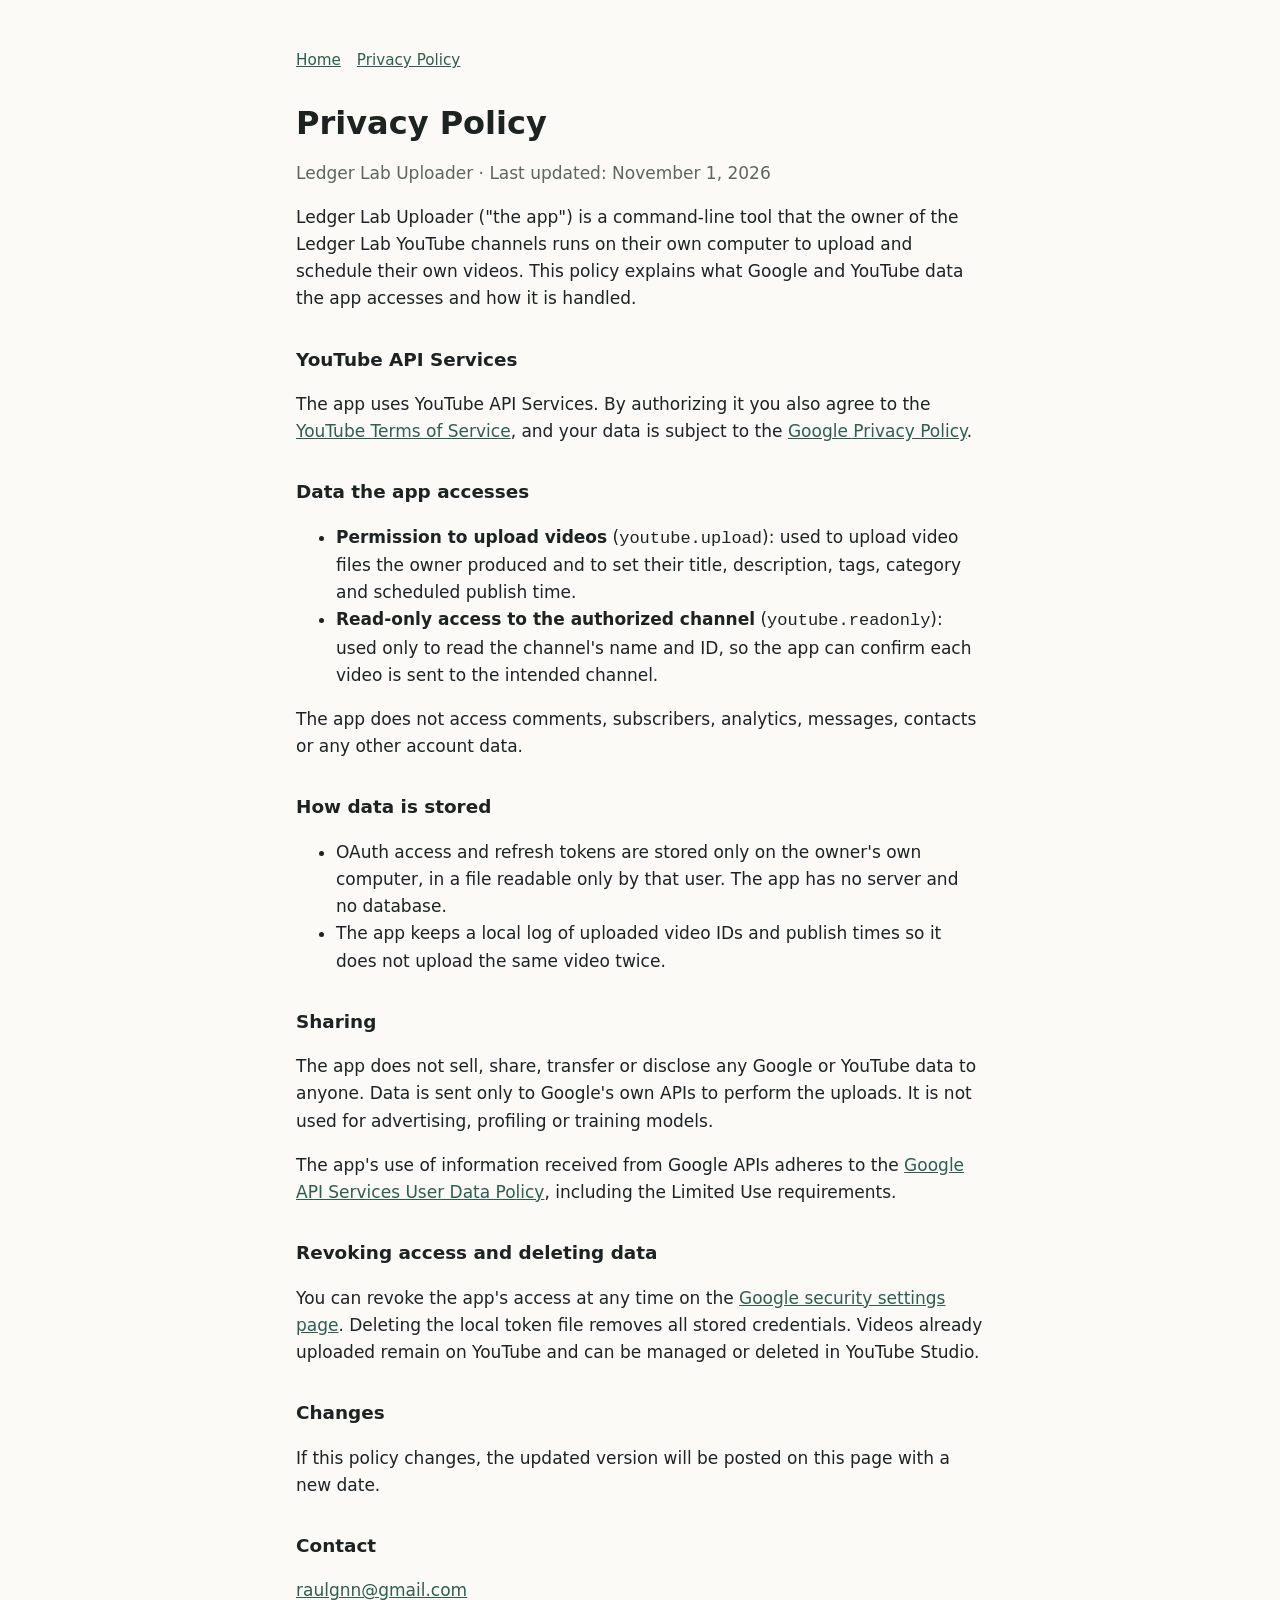
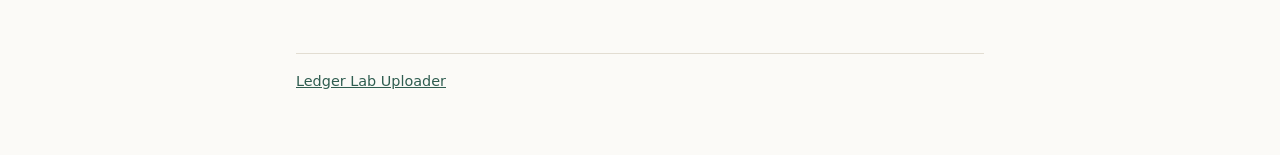
==== privacy.html @ 3185451a "Homepage and privacy policy for Ledger Lab Uploader Claude-Session: https://claude.ai/code/session_0" ====
<!doctype html>
<html lang="en">
<head>
<meta charset="utf-8">
<meta name="viewport" content="width=device-width, initial-scale=1">
<title>Privacy Policy · Ledger Lab Uploader</title>
<link rel="stylesheet" href="style.css">
</head>
<body>
<main>
<nav><a href="./">Home</a><a href="privacy.html">Privacy Policy</a></nav>
<h1>Privacy Policy</h1>
<p class="muted">Ledger Lab Uploader · Last updated: November 1, 2026</p>

<p>Ledger Lab Uploader ("the app") is a command-line tool that the owner of the Ledger Lab YouTube channels
runs on their own computer to upload and schedule their own videos. This policy explains what Google and
YouTube data the app accesses and how it is handled.</p>

<h2>YouTube API Services</h2>
<p>The app uses YouTube API Services. By authorizing it you also agree to the
<a href="https://www.youtube.com/t/terms">YouTube Terms of Service</a>, and your data is subject to the
<a href="https://policies.google.com/privacy">Google Privacy Policy</a>.</p>

<h2>Data the app accesses</h2>
<ul>
<li><strong>Permission to upload videos</strong> (<code>youtube.upload</code>): used to upload video files the owner produced and to set
their title, description, tags, category and scheduled publish time.</li>
<li><strong>Read-only access to the authorized channel</strong> (<code>youtube.readonly</code>): used only to read the channel's name and ID,
so the app can confirm each video is sent to the intended channel.</li>
</ul>
<p>The app does not access comments, subscribers, analytics, messages, contacts or any other account data.</p>

<h2>How data is stored</h2>
<ul>
<li>OAuth access and refresh tokens are stored only on the owner's own computer, in a file readable only by
that user. The app has no server and no database.</li>
<li>The app keeps a local log of uploaded video IDs and publish times so it does not upload the same video twice.</li>
</ul>

<h2>Sharing</h2>
<p>The app does not sell, share, transfer or disclose any Google or YouTube data to anyone. Data is sent only
to Google's own APIs to perform the uploads. It is not used for advertising, profiling or training models.</p>
<p>The app's use of information received from Google APIs adheres to the
<a href="https://developers.google.com/terms/api-services-user-data-policy">Google API Services User Data Policy</a>,
including the Limited Use requirements.</p>

<h2>Revoking access and deleting data</h2>
<p>You can revoke the app's access at any time on the
<a href="https://security.google.com/settings/security/permissions">Google security settings page</a>.
Deleting the local token file removes all stored credentials. Videos already uploaded remain on YouTube and
can be managed or deleted in YouTube Studio.</p>

<h2>Changes</h2>
<p>If this policy changes, the updated version will be posted on this page with a new date.</p>

<h2>Contact</h2>
<p><a href="mailto:raulgnn@gmail.com">raulgnn@gmail.com</a></p>

<footer><a href="./">Ledger Lab Uploader</a></footer>
</main>
</body>
</html>
---- style.css ----
:root{--bg:#fbfaf7;--ink:#1d2320;--muted:#5f665f;--accent:#2f5d50;--rule:#e2ddd2}
@media (prefers-color-scheme:dark){:root{--bg:#121513;--ink:#e9ece7;--muted:#9aa39b;--accent:#7cc3ad;--rule:#2a302c}}
*{box-sizing:border-box}
body{margin:0;background:var(--bg);color:var(--ink);font:17px/1.6 system-ui,-apple-system,"Segoe UI",sans-serif}
main{max-width:720px;margin:0 auto;padding:48px 16px 64px}
h1{font-size:2rem;line-height:1.2;margin:0 0 8px}
h2{font-size:1.15rem;margin:32px 0 8px}
p,li{color:var(--ink)} .muted{color:var(--muted)}
a{color:var(--accent)}
nav{display:flex;gap:16px;margin-bottom:32px;font-size:.95rem}
footer{margin-top:48px;padding-top:16px;border-top:1px solid var(--rule);color:var(--muted);font-size:.9rem}
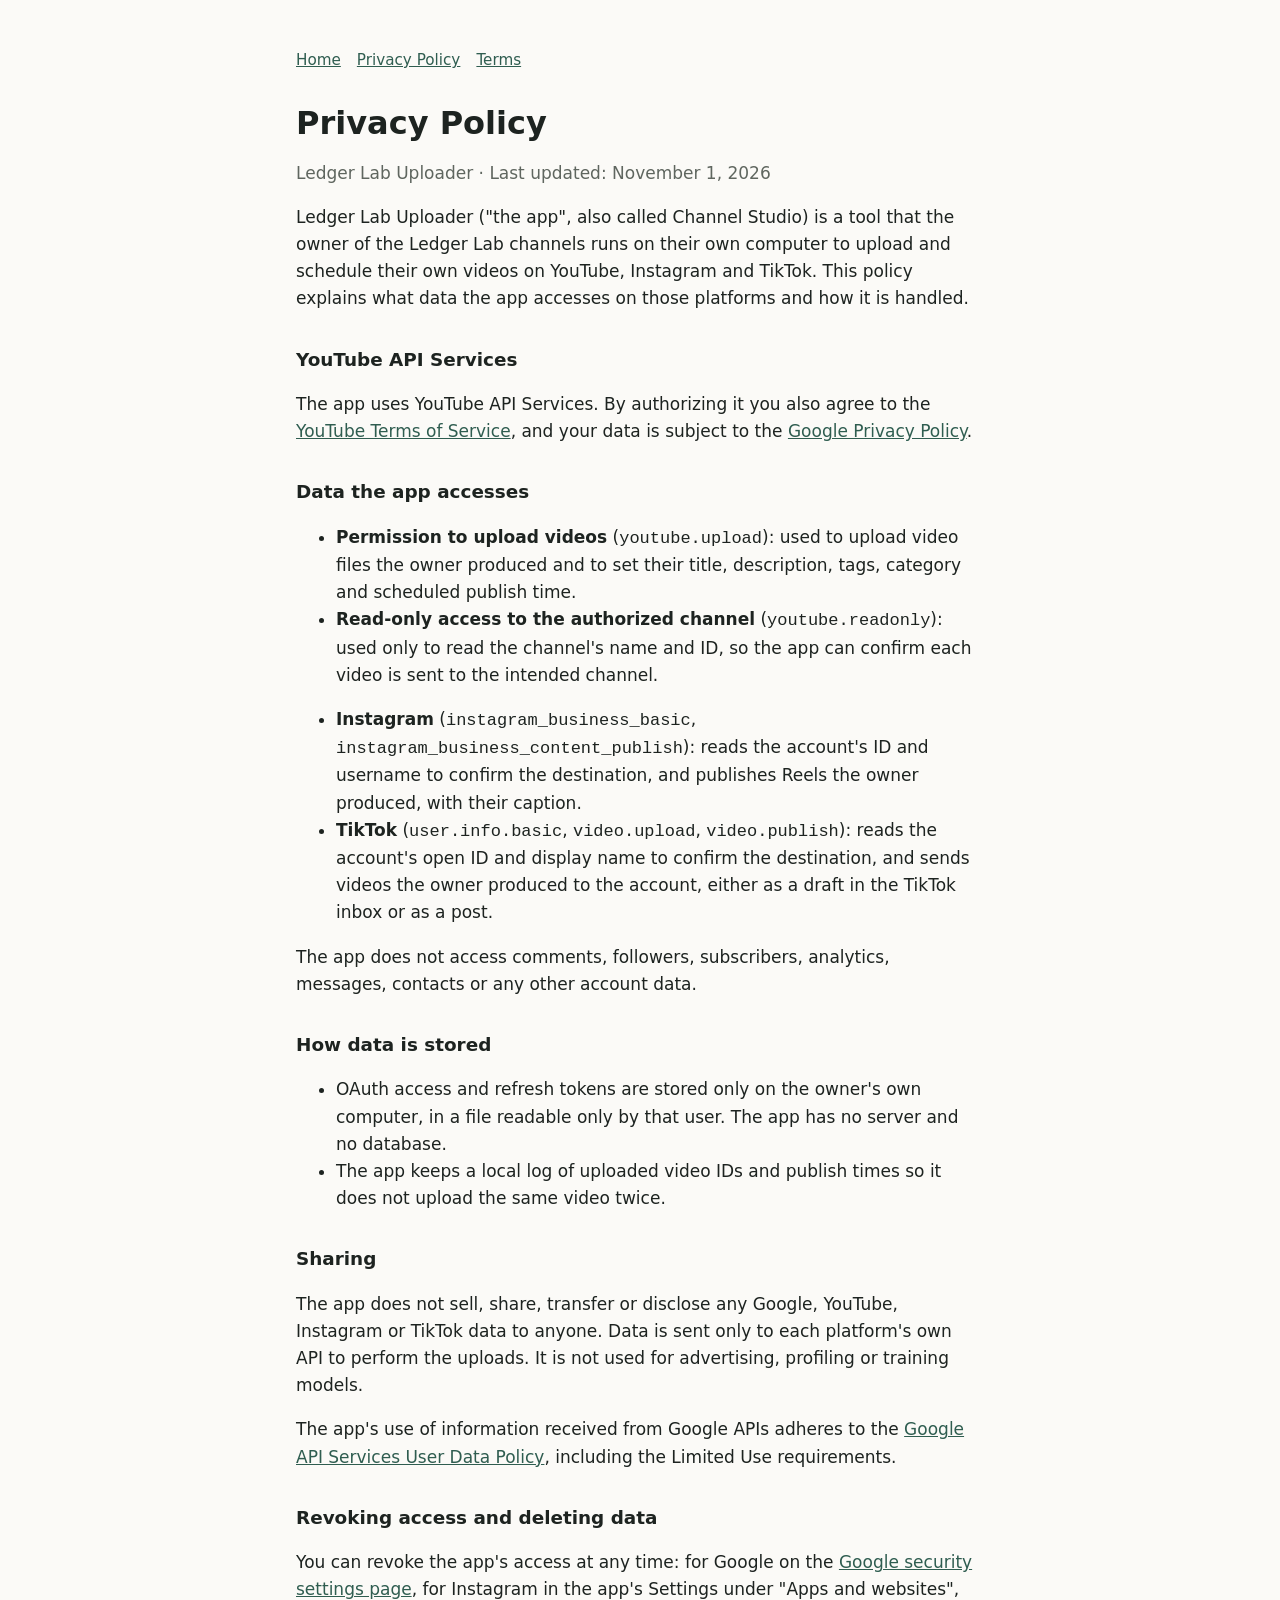
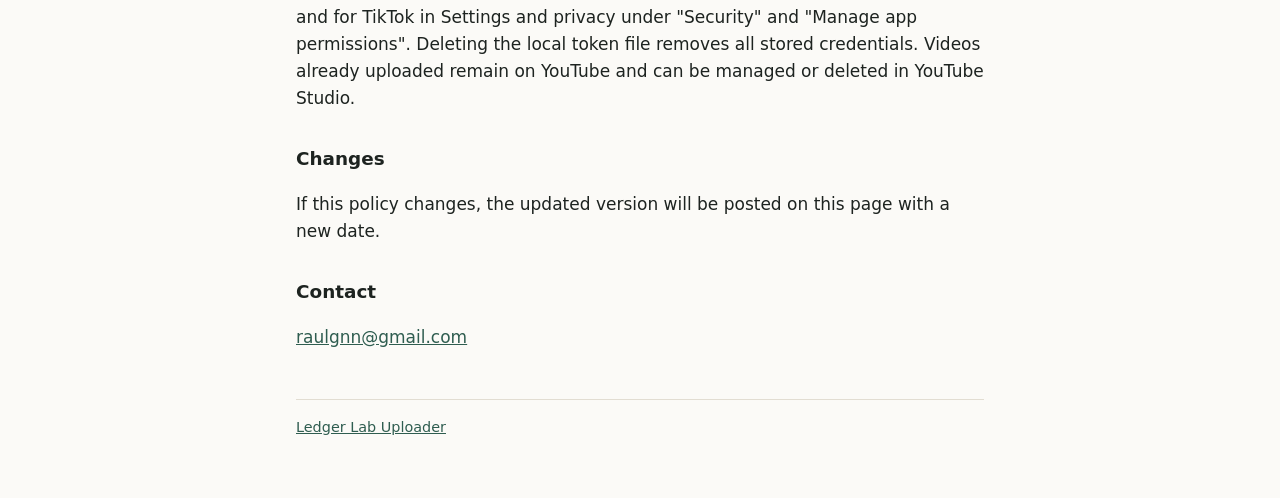
==== commit 369c855f: "Add OAuth callback page, terms, and Instagram/TikTok coverage in the privacy policy Claude-Session: " ====
--- a/privacy.html
+++ b/privacy.html
@@ -8,13 +8,13 @@
 </head>
 <body>
 <main>
-<nav><a href="./">Home</a><a href="privacy.html">Privacy Policy</a></nav>
+<nav><a href="./">Home</a><a href="privacy.html">Privacy Policy</a><a href="terms.html">Terms</a></nav>
 <h1>Privacy Policy</h1>
 <p class="muted">Ledger Lab Uploader · Last updated: November 1, 2026</p>
 
-<p>Ledger Lab Uploader ("the app") is a command-line tool that the owner of the Ledger Lab YouTube channels
-runs on their own computer to upload and schedule their own videos. This policy explains what Google and
-YouTube data the app accesses and how it is handled.</p>
+<p>Ledger Lab Uploader ("the app", also called Channel Studio) is a tool that the owner of the Ledger Lab channels
+runs on their own computer to upload and schedule their own videos on YouTube, Instagram and TikTok. This policy
+explains what data the app accesses on those platforms and how it is handled.</p>
 
 <h2>YouTube API Services</h2>
 <p>The app uses YouTube API Services. By authorizing it you also agree to the
@@ -28,7 +28,14 @@
 <li><strong>Read-only access to the authorized channel</strong> (<code>youtube.readonly</code>): used only to read the channel's name and ID,
 so the app can confirm each video is sent to the intended channel.</li>
 </ul>
-<p>The app does not access comments, subscribers, analytics, messages, contacts or any other account data.</p>
+<ul>
+<li><strong>Instagram</strong> (<code>instagram_business_basic</code>, <code>instagram_business_content_publish</code>): reads the
+account's ID and username to confirm the destination, and publishes Reels the owner produced, with their caption.</li>
+<li><strong>TikTok</strong> (<code>user.info.basic</code>, <code>video.upload</code>, <code>video.publish</code>): reads the account's
+open ID and display name to confirm the destination, and sends videos the owner produced to the account, either as a
+draft in the TikTok inbox or as a post.</li>
+</ul>
+<p>The app does not access comments, followers, subscribers, analytics, messages, contacts or any other account data.</p>
 
 <h2>How data is stored</h2>
 <ul>
@@ -38,15 +45,17 @@
 </ul>
 
 <h2>Sharing</h2>
-<p>The app does not sell, share, transfer or disclose any Google or YouTube data to anyone. Data is sent only
-to Google's own APIs to perform the uploads. It is not used for advertising, profiling or training models.</p>
+<p>The app does not sell, share, transfer or disclose any Google, YouTube, Instagram or TikTok data to anyone. Data
+is sent only to each platform's own API to perform the uploads. It is not used for advertising, profiling or
+training models.</p>
 <p>The app's use of information received from Google APIs adheres to the
 <a href="https://developers.google.com/terms/api-services-user-data-policy">Google API Services User Data Policy</a>,
 including the Limited Use requirements.</p>
 
 <h2>Revoking access and deleting data</h2>
-<p>You can revoke the app's access at any time on the
-<a href="https://security.google.com/settings/security/permissions">Google security settings page</a>.
+<p>You can revoke the app's access at any time: for Google on the
+<a href="https://security.google.com/settings/security/permissions">Google security settings page</a>, for Instagram in
+the app's Settings under "Apps and websites", and for TikTok in Settings and privacy under "Security" and "Manage app permissions".
 Deleting the local token file removes all stored credentials. Videos already uploaded remain on YouTube and
 can be managed or deleted in YouTube Studio.</p>
 
